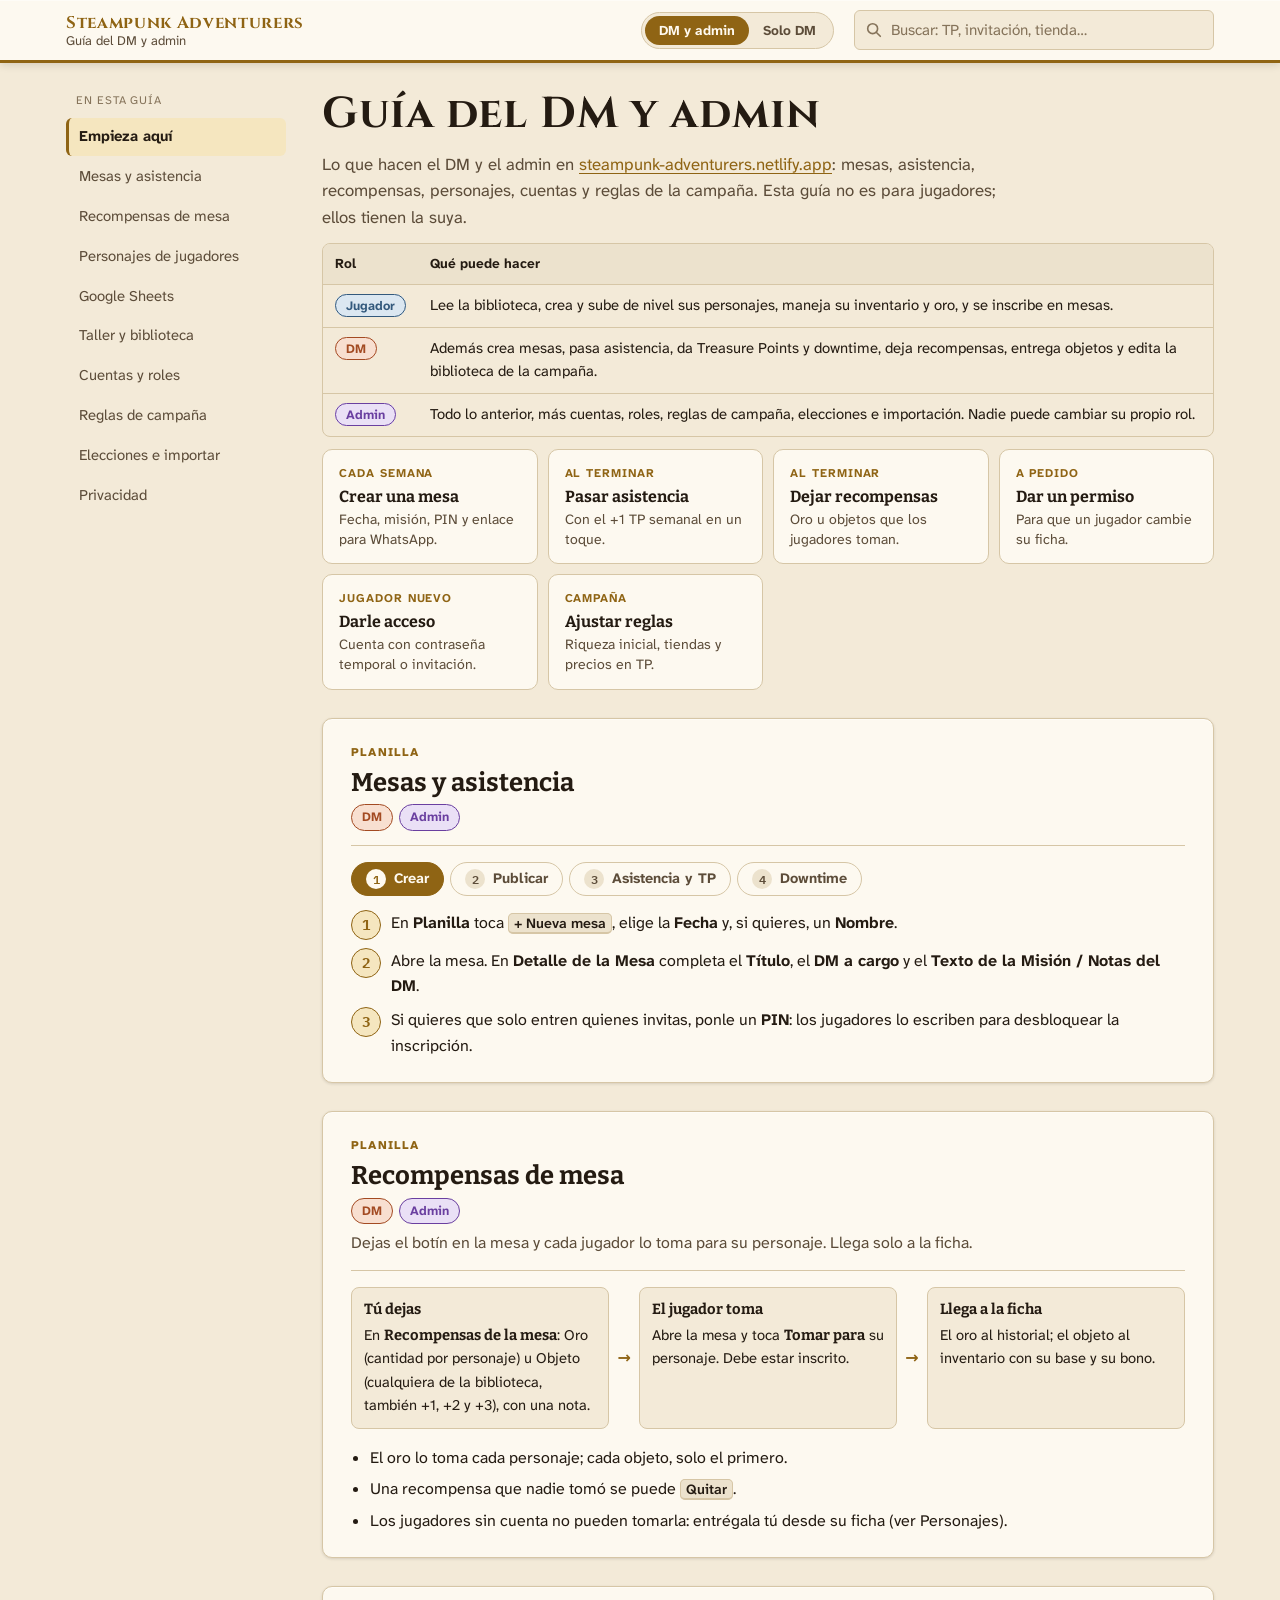
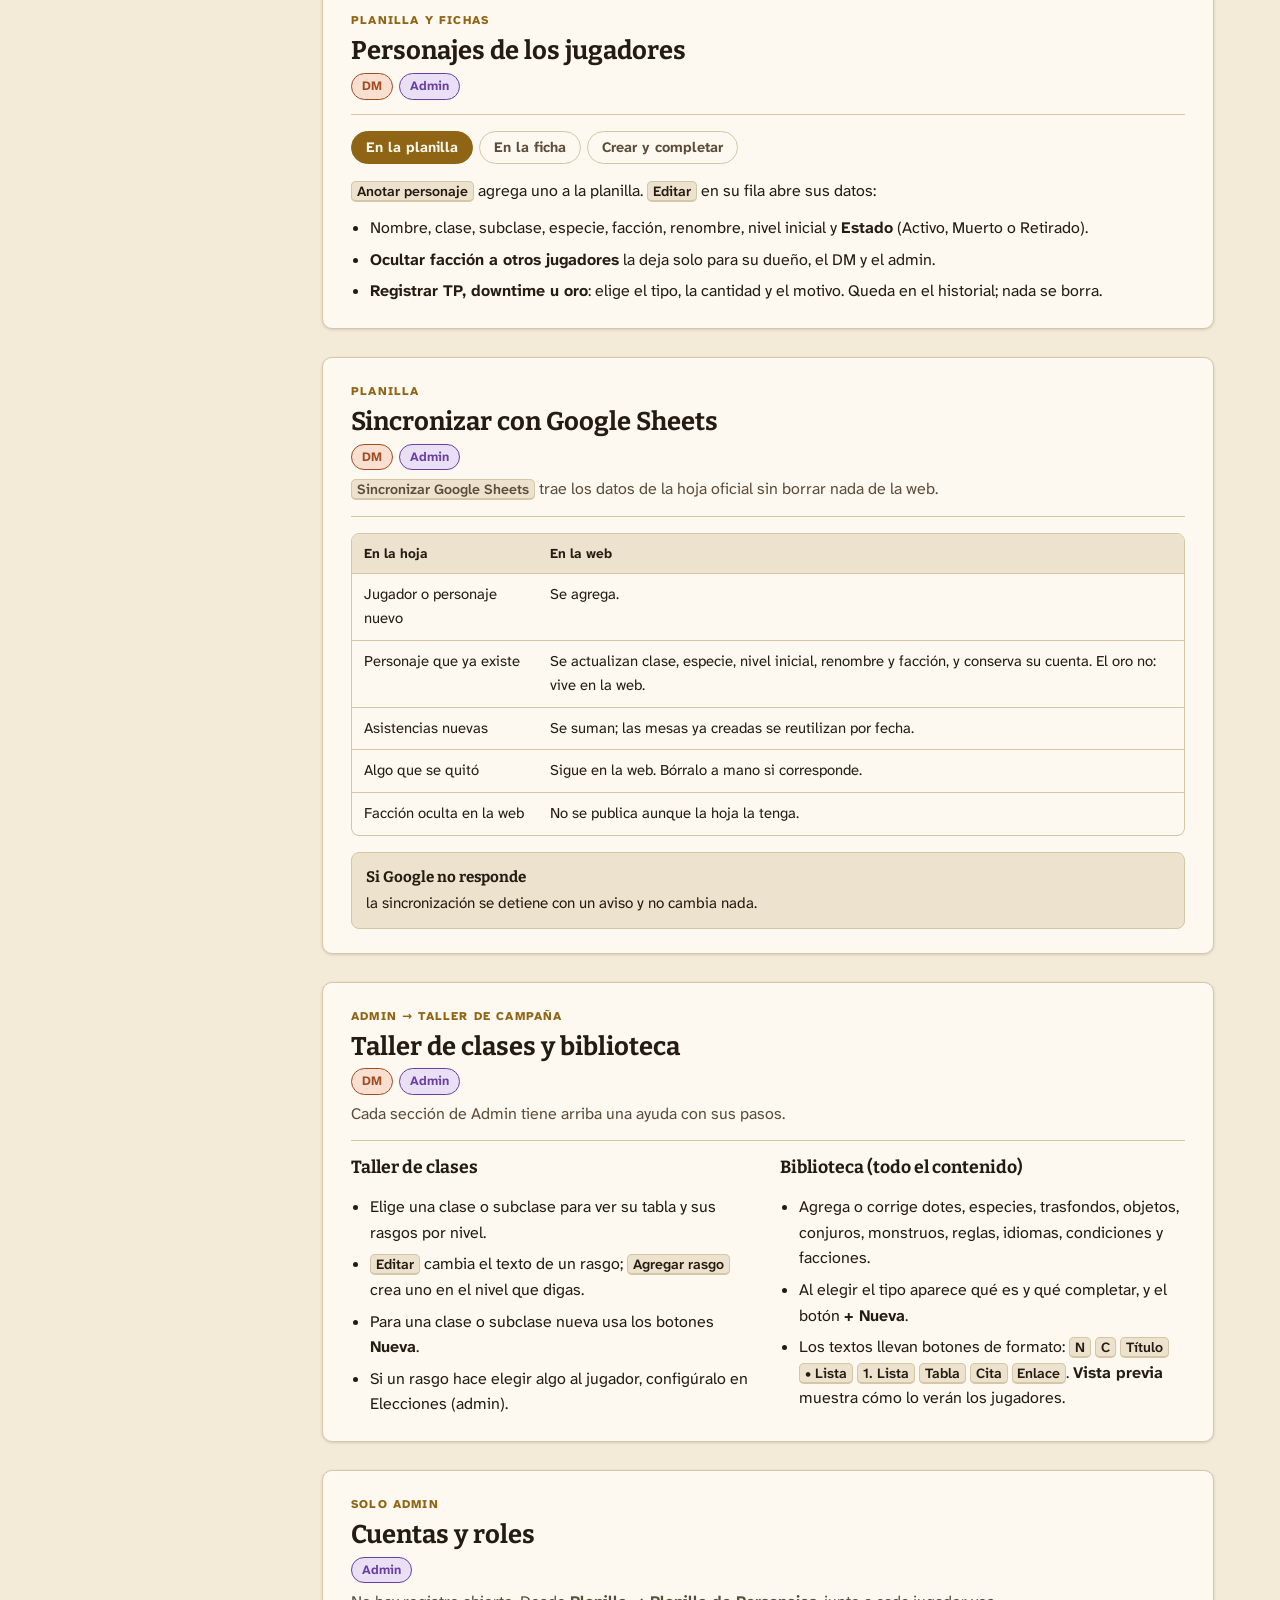
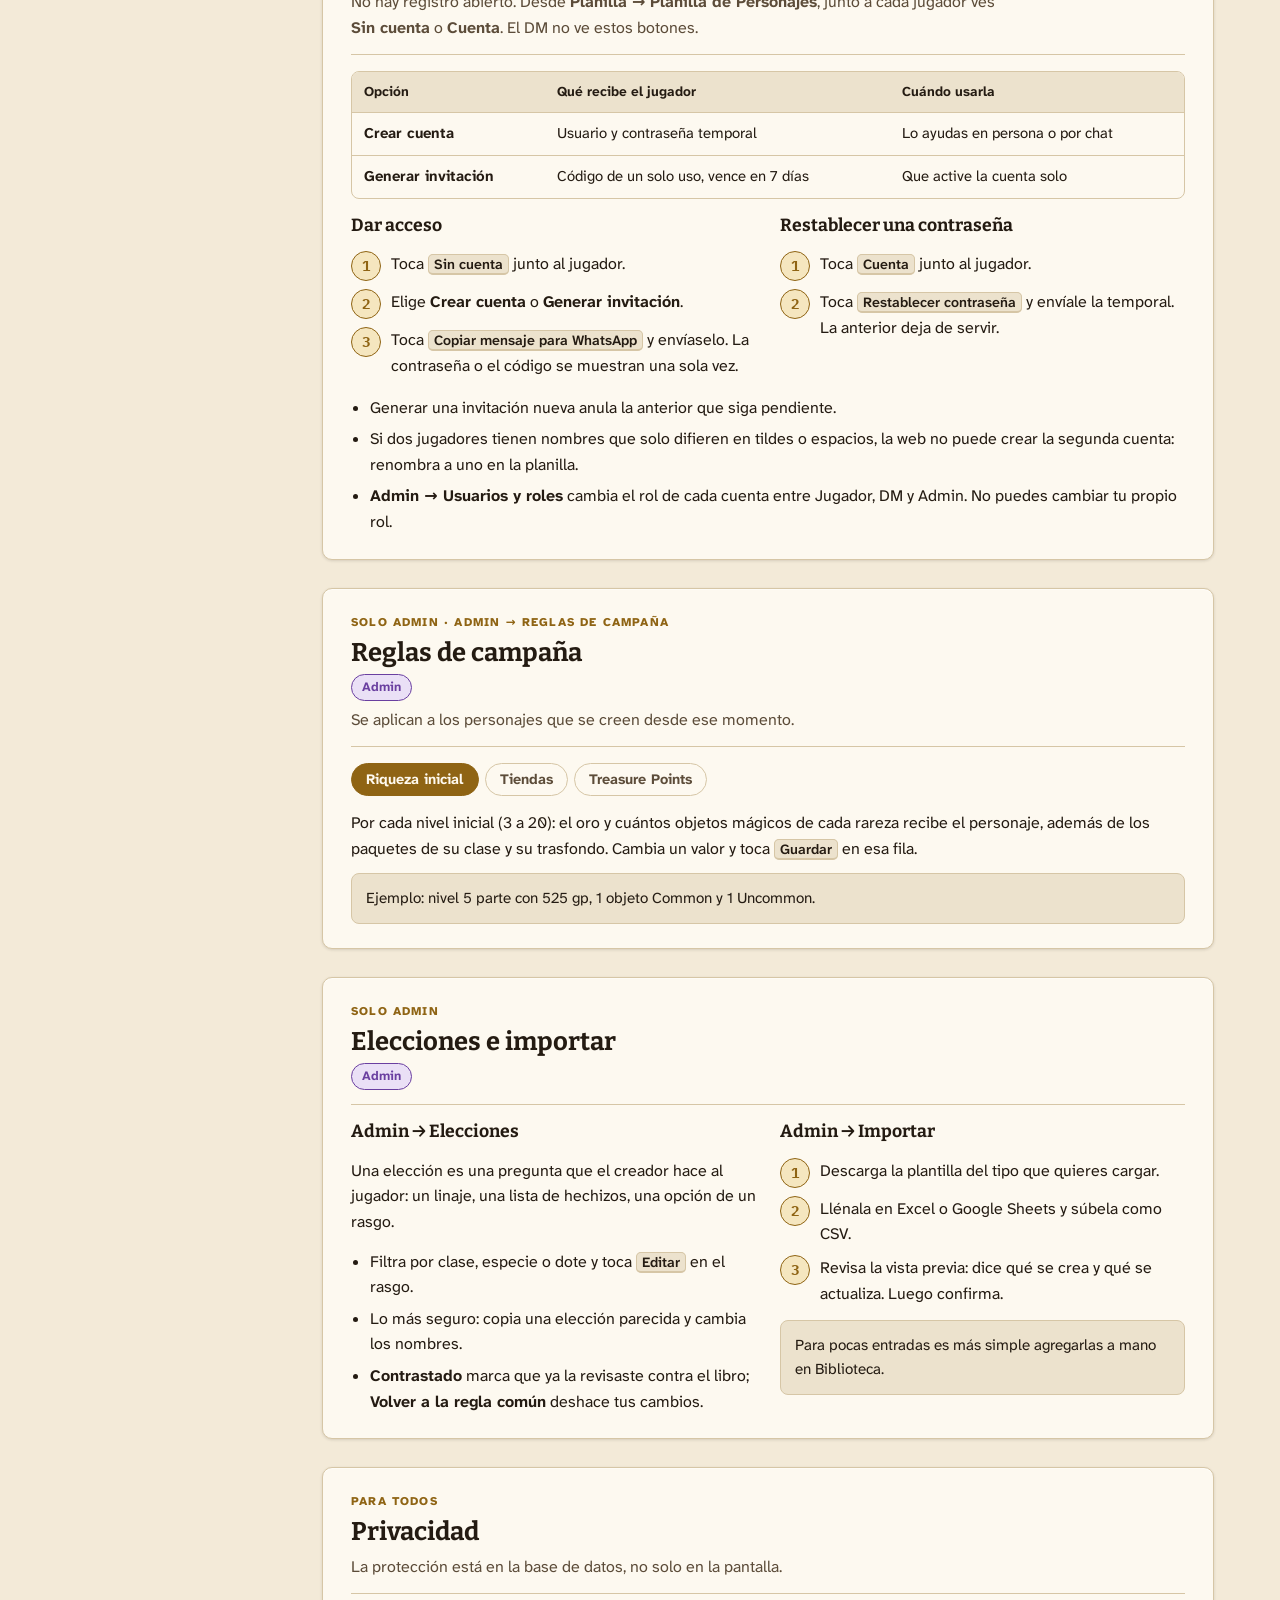
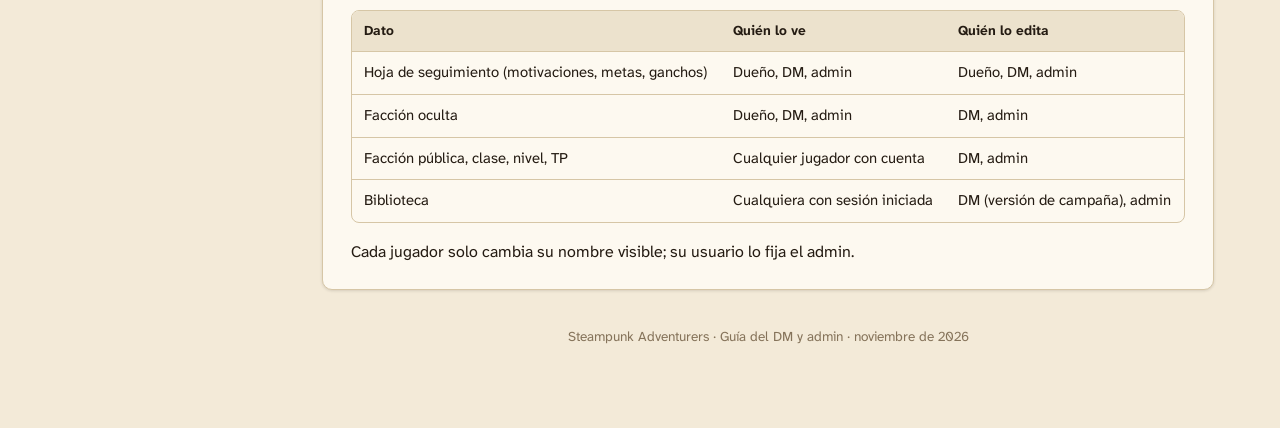
==== dm-admin/index.html @ dcace5d3 "Guías del jugador y del DM y admin Co-Authored-By: Claude Opus 5.5 <noreply@anthropic.com>" ====
<!doctype html>
<html lang="es">
<head>
<meta charset="utf-8">
<meta name="robots" content="noindex, nofollow">
<meta name="viewport" content="width=device-width, initial-scale=1, viewport-fit=cover">
<title>Guía del DM y admin · Steampunk Adventurers</title>
<link rel="preconnect" href="https://fonts.googleapis.com">
<link rel="stylesheet" href="https://fonts.googleapis.com/css2?family=Atkinson+Hyperlegible+Next:ital,wght@0,400;0,600;0,700;0,800;1,400&family=Bitter:wght@600;700&family=Cinzel:wght@700&family=IBM+Plex+Mono:wght@400;600&display=swap">
<link rel="stylesheet" href="styles.css">
</head>
<body>
<header class="top">
  <div class="top-inner">
    <div class="brand"><b>Steampunk Adventurers</b><span>Guía del DM y admin</span></div>
    <div class="roles" role="group" aria-label="Mostrar funciones de">
      <button type="button" id="r-all" aria-pressed="true">DM y admin</button>
      <button type="button" id="r-dm" aria-pressed="false">Solo DM</button>
    </div>
    <label class="search" for="buscar">
      <svg viewBox="0 0 20 20" fill="none" stroke="currentColor" stroke-width="1.8" aria-hidden="true"><circle cx="8.5" cy="8.5" r="5.5"/><path d="m13 13 4 4" stroke-linecap="round"/></svg>
      <input id="buscar" type="search" placeholder="Buscar: TP, invitación, tienda…" aria-label="Buscar en la guía">
    </label>
  </div>
</header>

<div class="page">
  <nav class="toc" aria-label="Secciones">
    <small>En esta guía</small>
    <a href="#empezar">Empieza aquí</a>
    <a href="#mesas">Mesas y asistencia</a>
    <a href="#recompensas">Recompensas de mesa</a>
    <a href="#personajes">Personajes de jugadores</a>
    <a href="#sheets">Google Sheets</a>
    <a href="#taller">Taller y biblioteca</a>
    <a href="#cuentas" data-role="admin">Cuentas y roles</a>
    <a href="#reglas" data-role="admin">Reglas de campaña</a>
    <a href="#elecciones" data-role="admin">Elecciones e importar</a>
    <a href="#privacidad">Privacidad</a>
  </nav>

  <main>
    <section class="intro" id="empezar">
      <h1>Guía del DM y admin</h1>
      <p>Lo que hacen el DM y el admin en <a href="https://steampunk-adventurers.netlify.app">steampunk-adventurers.netlify.app</a>: mesas, asistencia, recompensas, personajes, cuentas y reglas de la campaña. Esta guía no es para jugadores; ellos tienen la suya.</p>
      <div class="table-wrap"><table>
        <thead><tr><th>Rol</th><th>Qué puede hacer</th></tr></thead>
        <tbody>
          <tr><td><span class="pill steel">Jugador</span></td><td>Lee la biblioteca, crea y sube de nivel sus personajes, maneja su inventario y oro, y se inscribe en mesas.</td></tr>
          <tr><td><span class="pill copper">DM</span></td><td>Además crea mesas, pasa asistencia, da Treasure Points y downtime, deja recompensas, entrega objetos y edita la biblioteca de la campaña.</td></tr>
          <tr><td><span class="pill aether">Admin</span></td><td>Todo lo anterior, más cuentas, roles, reglas de campaña, elecciones e importación. Nadie puede cambiar su propio rol.</td></tr>
        </tbody>
      </table></div>
      <div class="tasks">
        <a class="task" href="#mesas"><i>Cada semana</i><b>Crear una mesa</b><span>Fecha, misión, PIN y enlace para WhatsApp.</span></a>
        <a class="task" href="#mesas"><i>Al terminar</i><b>Pasar asistencia</b><span>Con el +1 TP semanal en un toque.</span></a>
        <a class="task" href="#recompensas"><i>Al terminar</i><b>Dejar recompensas</b><span>Oro u objetos que los jugadores toman.</span></a>
        <a class="task" href="#personajes"><i>A pedido</i><b>Dar un permiso</b><span>Para que un jugador cambie su ficha.</span></a>
        <a class="task" href="#cuentas" data-role="admin"><i>Jugador nuevo</i><b>Darle acceso</b><span>Cuenta con contraseña temporal o invitación.</span></a>
        <a class="task" href="#reglas" data-role="admin"><i>Campaña</i><b>Ajustar reglas</b><span>Riqueza inicial, tiendas y precios en TP.</span></a>
      </div>
    </section>

    <section class="plate" id="mesas" data-search>
      <div class="plate-head">
        <span class="eyebrow">Planilla</span>
        <h2>Mesas y asistencia</h2>
        <div class="who"><span class="pill copper">DM</span><span class="pill aether">Admin</span></div>
      </div>
      <div class="tabs">
        <div class="tablist" role="tablist" aria-label="Ciclo de una mesa">
          <button role="tab" id="t-m1" aria-controls="p-m1"><span class="n">1</span>Crear</button>
          <button role="tab" id="t-m2" aria-controls="p-m2"><span class="n">2</span>Publicar</button>
          <button role="tab" id="t-m3" aria-controls="p-m3"><span class="n">3</span>Asistencia y TP</button>
          <button role="tab" id="t-m4" aria-controls="p-m4"><span class="n">4</span>Downtime</button>
        </div>
        <div class="panel" role="tabpanel" id="p-m1" aria-labelledby="t-m1">
          <ol class="steps">
            <li><span>En <b>Planilla</b> toca <span class="ui">+ Nueva mesa</span>, elige la <b>Fecha</b> y, si quieres, un <b>Nombre</b>.</span></li>
            <li><span>Abre la mesa. En <b>Detalle de la Mesa</b> completa el <b>Título</b>, el <b>DM a cargo</b> y el <b>Texto de la Misión / Notas del DM</b>.</span></li>
            <li><span>Si quieres que solo entren quienes invitas, ponle un <b>PIN</b>: los jugadores lo escriben para desbloquear la inscripción.</span></li>
          </ol>
        </div>
        <div class="panel" role="tabpanel" id="p-m2" aria-labelledby="t-m2">
          <p>En la mesa, <b>Compartir mesa y Código QR</b> te da <span class="ui">Copiar para WhatsApp</span>, <span class="ui">Copiar enlace</span> y <span class="ui">Mostrar QR</span>. Los jugadores la ven en <b>Tablón de Misiones</b> y se inscriben con su personaje.</p>
          <p>También puedes inscribirlos tú con <b>Añadir aventurero a la mesa</b>, o quitar a alguien con el botón de su fila.</p>
        </div>
        <div class="panel" role="tabpanel" id="p-m3" aria-labelledby="t-m3">
          <ul class="bullets">
            <li><b>En la mesa:</b> marca <b>Asistió</b> en cada aventurero. El botón de TP semanal da 1 TP a cada asistente.</li>
            <li><b>Rápido:</b> <span class="ui">Pasar asistencia</span> elige la mesa, marca a los presentes y, con la casilla <b>Otorgar automáticamente +1 TP semanal</b>, da el TP en el mismo paso.</li>
            <li><b>En la Matriz de Asistencia:</b> toca una celda para marcar o desmarcar. El botón de cada semana da 1 TP a todos los que jugaron esa semana, una sola vez.</li>
          </ul>
          <div class="note tip"><b>Una vez por semana</b>El TP semanal no se duplica aunque toques el botón otra vez.</div>
        </div>
        <div class="panel" role="tabpanel" id="p-m4" aria-labelledby="t-m4">
          <p>Desde la mesa, registra los <b>Días de downtime</b> para los participantes marcados como presentes. Si nadie está marcado, la ventana te lo avisa.</p>
          <div class="note warn"><b>Eliminar una mesa</b>borra la mesa definitivamente y pide confirmación. Úsalo solo para mesas creadas por error.</div>
        </div>
      </div>
    </section>

    <section class="plate" id="recompensas" data-search>
      <div class="plate-head">
        <span class="eyebrow">Planilla</span>
        <h2>Recompensas de mesa</h2>
        <div class="who"><span class="pill copper">DM</span><span class="pill aether">Admin</span></div>
        <p class="lead">Dejas el botín en la mesa y cada jugador lo toma para su personaje. Llega solo a la ficha.</p>
      </div>
      <div class="flow" aria-label="Cómo llega una recompensa">
        <div><b>Tú dejas</b><span>En <b>Recompensas de la mesa</b>: Oro (cantidad por personaje) u Objeto (cualquiera de la biblioteca, también +1, +2 y +3), con una nota.</span></div>
        <span aria-hidden="true">→</span>
        <div><b>El jugador toma</b><span>Abre la mesa y toca <b>Tomar para</b> su personaje. Debe estar inscrito.</span></div>
        <span aria-hidden="true">→</span>
        <div><b>Llega a la ficha</b><span>El oro al historial; el objeto al inventario con su base y su bono.</span></div>
      </div>
      <ul class="bullets">
        <li>El oro lo toma cada personaje; cada objeto, solo el primero.</li>
        <li>Una recompensa que nadie tomó se puede <span class="ui">Quitar</span>.</li>
        <li>Los jugadores sin cuenta no pueden tomarla: entrégala tú desde su ficha (ver Personajes).</li>
      </ul>
    </section>

    <section class="plate" id="personajes" data-search>
      <div class="plate-head">
        <span class="eyebrow">Planilla y fichas</span>
        <h2>Personajes de los jugadores</h2>
        <div class="who"><span class="pill copper">DM</span><span class="pill aether">Admin</span></div>
      </div>
      <div class="tabs">
        <div class="tablist" role="tablist" aria-label="Herramientas de personajes">
          <button role="tab" id="t-p1" aria-controls="p-p1">En la planilla</button>
          <button role="tab" id="t-p2" aria-controls="p-p2">En la ficha</button>
          <button role="tab" id="t-p3" aria-controls="p-p3">Crear y completar</button>
        </div>
        <div class="panel" role="tabpanel" id="p-p1" aria-labelledby="t-p1">
          <p><span class="ui">Anotar personaje</span> agrega uno a la planilla. <span class="ui">Editar</span> en su fila abre sus datos:</p>
          <ul class="bullets">
            <li>Nombre, clase, subclase, especie, facción, renombre, nivel inicial y <b>Estado</b> (Activo, Muerto o Retirado).</li>
            <li><b>Ocultar facción a otros jugadores</b> la deja solo para su dueño, el DM y el admin.</li>
            <li><b>Registrar TP, downtime u oro</b>: elige el tipo, la cantidad y el motivo. Queda en el historial; nada se borra.</li>
          </ul>
        </div>
        <div class="panel" role="tabpanel" id="p-p2" aria-labelledby="t-p2">
          <p>En la ficha de cualquier personaje ves <b>Herramientas del DM</b> (la pestaña <b>DM</b> en el celular):</p>
          <div class="table-wrap"><table>
            <thead><tr><th>Herramienta</th><th>Para qué</th></tr></thead>
            <tbody>
              <tr><td><b>Permisos de edición</b></td><td>Deja que el jugador cambie características, especie y trasfondo, rehaga un nivel o haga un cambio de clase narrativo. Lo usa una vez; puedes revocarlo antes.</td></tr>
              <tr><td><b>Ajustes de características</b></td><td>Aumentos permanentes, como un Manual of Bodily Health o una bendición. Cuentan como valor base para multiclase y requisitos.</td></tr>
              <tr><td><b>Entregar objeto</b></td><td>Busca en la biblioteca (también versiones +1, +2 y +3) y agrégalo como botín o recompensa.</td></tr>
              <tr><td><b>Movimiento de oro</b></td><td>Suma o resta oro con un motivo. Un movimiento se puede anular, no borrar.</td></tr>
            </tbody>
          </table></div>
        </div>
        <div class="panel" role="tabpanel" id="p-p3" aria-labelledby="t-p3">
          <ul class="bullets">
            <li><b>Crear para otro jugador:</b> en el asistente aparece <b>Jugador (DM)</b>; elige para quién es. El DM puede crear hasta nivel 20.</li>
            <li><b>Ficha sin completar:</b> los personajes de la planilla anteriores al asistente. Su dueño toca <span class="ui">Completar ficha</span>, elige las decisiones de sus niveles y, una sola vez, registra su equipo y compra con el oro que ya tiene.</li>
            <li>La asistencia rápida solo lista personajes que juegan la campaña; los borradores no aparecen.</li>
          </ul>
        </div>
      </div>
    </section>

    <section class="plate" id="sheets" data-search>
      <div class="plate-head">
        <span class="eyebrow">Planilla</span>
        <h2>Sincronizar con Google Sheets</h2>
        <div class="who"><span class="pill copper">DM</span><span class="pill aether">Admin</span></div>
        <p class="lead"><span class="ui">Sincronizar Google Sheets</span> trae los datos de la hoja oficial sin borrar nada de la web.</p>
      </div>
      <div class="table-wrap"><table>
        <thead><tr><th>En la hoja</th><th>En la web</th></tr></thead>
        <tbody>
          <tr><td>Jugador o personaje nuevo</td><td>Se agrega.</td></tr>
          <tr><td>Personaje que ya existe</td><td>Se actualizan clase, especie, nivel inicial, renombre y facción, y conserva su cuenta. El oro no: vive en la web.</td></tr>
          <tr><td>Asistencias nuevas</td><td>Se suman; las mesas ya creadas se reutilizan por fecha.</td></tr>
          <tr><td>Algo que se quitó</td><td>Sigue en la web. Bórralo a mano si corresponde.</td></tr>
          <tr><td>Facción oculta en la web</td><td>No se publica aunque la hoja la tenga.</td></tr>
        </tbody>
      </table></div>
      <div class="note"><b>Si Google no responde</b>la sincronización se detiene con un aviso y no cambia nada.</div>
    </section>

    <section class="plate" id="taller" data-search>
      <div class="plate-head">
        <span class="eyebrow">Admin → Taller de campaña</span>
        <h2>Taller de clases y biblioteca</h2>
        <div class="who"><span class="pill copper">DM</span><span class="pill aether">Admin</span></div>
        <p class="lead">Cada sección de Admin tiene arriba una ayuda con sus pasos.</p>
      </div>
      <div class="cols" style="grid-template-columns:minmax(0,1fr) minmax(0,1fr)">
        <div>
          <h3>Taller de clases</h3>
          <ul class="bullets">
            <li>Elige una clase o subclase para ver su tabla y sus rasgos por nivel.</li>
            <li><span class="ui">Editar</span> cambia el texto de un rasgo; <span class="ui">Agregar rasgo</span> crea uno en el nivel que digas.</li>
            <li>Para una clase o subclase nueva usa los botones <b>Nueva</b>.</li>
            <li>Si un rasgo hace elegir algo al jugador, configúralo en Elecciones (admin).</li>
          </ul>
        </div>
        <div>
          <h3>Biblioteca (todo el contenido)</h3>
          <ul class="bullets">
            <li>Agrega o corrige dotes, especies, trasfondos, objetos, conjuros, monstruos, reglas, idiomas, condiciones y facciones.</li>
            <li>Al elegir el tipo aparece qué es y qué completar, y el botón <b>+ Nueva</b>.</li>
            <li>Los textos llevan botones de formato: <span class="ui">N</span> <span class="ui">C</span> <span class="ui">Título</span> <span class="ui">• Lista</span> <span class="ui">1. Lista</span> <span class="ui">Tabla</span> <span class="ui">Cita</span> <span class="ui">Enlace</span>. <b>Vista previa</b> muestra cómo lo verán los jugadores.</li>
          </ul>
        </div>
      </div>
    </section>

    <section class="plate" id="cuentas" data-search data-role="admin">
      <div class="plate-head">
        <span class="eyebrow">Solo admin</span>
        <h2>Cuentas y roles</h2>
        <div class="who"><span class="pill aether">Admin</span></div>
        <p class="lead">No hay registro abierto. Desde <b>Planilla → Planilla de Personajes</b>, junto a cada jugador ves <b>Sin cuenta</b> o <b>Cuenta</b>. El DM no ve estos botones.</p>
      </div>
      <div class="table-wrap"><table>
        <thead><tr><th>Opción</th><th>Qué recibe el jugador</th><th>Cuándo usarla</th></tr></thead>
        <tbody>
          <tr><td><b>Crear cuenta</b></td><td>Usuario y contraseña temporal</td><td>Lo ayudas en persona o por chat</td></tr>
          <tr><td><b>Generar invitación</b></td><td>Código de un solo uso, vence en 7 días</td><td>Que active la cuenta solo</td></tr>
        </tbody>
      </table></div>
      <div class="cols" style="grid-template-columns:minmax(0,1fr) minmax(0,1fr)">
        <div>
          <h3>Dar acceso</h3>
          <ol class="steps">
            <li><span>Toca <span class="ui">Sin cuenta</span> junto al jugador.</span></li>
            <li><span>Elige <b>Crear cuenta</b> o <b>Generar invitación</b>.</span></li>
            <li><span>Toca <span class="ui">Copiar mensaje para WhatsApp</span> y envíaselo. La contraseña o el código se muestran una sola vez.</span></li>
          </ol>
        </div>
        <div>
          <h3>Restablecer una contraseña</h3>
          <ol class="steps">
            <li><span>Toca <span class="ui">Cuenta</span> junto al jugador.</span></li>
            <li><span>Toca <span class="ui">Restablecer contraseña</span> y envíale la temporal. La anterior deja de servir.</span></li>
          </ol>
        </div>
      </div>
      <ul class="bullets">
        <li>Generar una invitación nueva anula la anterior que siga pendiente.</li>
        <li>Si dos jugadores tienen nombres que solo difieren en tildes o espacios, la web no puede crear la segunda cuenta: renombra a uno en la planilla.</li>
        <li><b>Admin → Usuarios y roles</b> cambia el rol de cada cuenta entre Jugador, DM y Admin. No puedes cambiar tu propio rol.</li>
      </ul>
    </section>

    <section class="plate" id="reglas" data-search data-role="admin">
      <div class="plate-head">
        <span class="eyebrow">Solo admin · Admin → Reglas de campaña</span>
        <h2>Reglas de campaña</h2>
        <div class="who"><span class="pill aether">Admin</span></div>
        <p class="lead">Se aplican a los personajes que se creen desde ese momento.</p>
      </div>
      <div class="tabs">
        <div class="tablist" role="tablist" aria-label="Reglas">
          <button role="tab" id="t-r1" aria-controls="p-r1">Riqueza inicial</button>
          <button role="tab" id="t-r2" aria-controls="p-r2">Tiendas</button>
          <button role="tab" id="t-r3" aria-controls="p-r3">Treasure Points</button>
        </div>
        <div class="panel" role="tabpanel" id="p-r1" aria-labelledby="t-r1">
          <p>Por cada nivel inicial (3 a 20): el oro y cuántos objetos mágicos de cada rareza recibe el personaje, además de los paquetes de su clase y su trasfondo. Cambia un valor y toca <span class="ui">Guardar</span> en esa fila.</p>
          <p class="note">Ejemplo: nivel 5 parte con 525 gp, 1 objeto Common y 1 Uncommon.</p>
        </div>
        <div class="panel" role="tabpanel" id="p-r2" aria-labelledby="t-r2">
          <ul class="bullets">
            <li>Crea una tienda, agrégale objetos de la biblioteca y fija su precio.</li>
            <li>Lo que escribas en <b>Reglas de la tienda</b> lo ven los jugadores.</li>
            <li>Puedes ocultar un objeto sin borrarlo.</li>
            <li><b>Es un servicio</b> (como Servicios de conjuro) la saca de la tienda del creador.</li>
            <li>Los objetos mágicos gratis al crear un personaje salen de estas tiendas: un objeto que no está en ninguna no se puede elegir.</li>
          </ul>
        </div>
        <div class="panel" role="tabpanel" id="p-r3" aria-labelledby="t-r3">
          <p>El precio en TP de cada rareza y desde qué tier se puede comprar. Una rareza desactivada (hoy, Common) no se compra con TP.</p>
        </div>
      </div>
    </section>

    <section class="plate" id="elecciones" data-search data-role="admin">
      <div class="plate-head">
        <span class="eyebrow">Solo admin</span>
        <h2>Elecciones e importar</h2>
        <div class="who"><span class="pill aether">Admin</span></div>
      </div>
      <div class="cols" style="grid-template-columns:minmax(0,1fr) minmax(0,1fr)">
        <div>
          <h3>Admin → Elecciones</h3>
          <p>Una elección es una pregunta que el creador hace al jugador: un linaje, una lista de hechizos, una opción de un rasgo.</p>
          <ul class="bullets">
            <li>Filtra por clase, especie o dote y toca <span class="ui">Editar</span> en el rasgo.</li>
            <li>Lo más seguro: copia una elección parecida y cambia los nombres.</li>
            <li><b>Contrastado</b> marca que ya la revisaste contra el libro; <b>Volver a la regla común</b> deshace tus cambios.</li>
          </ul>
        </div>
        <div>
          <h3>Admin → Importar</h3>
          <ol class="steps">
            <li><span>Descarga la plantilla del tipo que quieres cargar.</span></li>
            <li><span>Llénala en Excel o Google Sheets y súbela como CSV.</span></li>
            <li><span>Revisa la vista previa: dice qué se crea y qué se actualiza. Luego confirma.</span></li>
          </ol>
          <p class="note">Para pocas entradas es más simple agregarlas a mano en Biblioteca.</p>
        </div>
      </div>
    </section>

    <section class="plate" id="privacidad" data-search>
      <div class="plate-head">
        <span class="eyebrow">Para todos</span>
        <h2>Privacidad</h2>
        <p class="lead">La protección está en la base de datos, no solo en la pantalla.</p>
      </div>
      <div class="table-wrap"><table>
        <thead><tr><th>Dato</th><th>Quién lo ve</th><th>Quién lo edita</th></tr></thead>
        <tbody>
          <tr><td>Hoja de seguimiento (motivaciones, metas, ganchos)</td><td>Dueño, DM, admin</td><td>Dueño, DM, admin</td></tr>
          <tr><td>Facción oculta</td><td>Dueño, DM, admin</td><td>DM, admin</td></tr>
          <tr><td>Facción pública, clase, nivel, TP</td><td>Cualquier jugador con cuenta</td><td>DM, admin</td></tr>
          <tr><td>Biblioteca</td><td>Cualquiera con sesión iniciada</td><td>DM (versión de campaña), admin</td></tr>
        </tbody>
      </table></div>
      <p>Cada jugador solo cambia su nombre visible; su usuario lo fija el admin.</p>
    </section>

    <p class="empty">No encontré eso en la guía. Prueba con otra palabra, como “TP”, “mesa” o “invitación”.</p>
    <footer class="foot">Steampunk Adventurers · Guía del DM y admin · noviembre de 2026</footer>
  </main>
</div>

<dialog class="zoom" aria-label="Captura ampliada"><img src="" alt=""><form method="dialog"><button>Cerrar</button></form></dialog>
<script src="app.js"></script>

</body>
</html>
---- dm-admin/styles.css ----
[hidden] { display: none !important; }
img { max-width: 100%; }

/* Layout: a brass nameplate header, a sticky index of sections beside the reading column
   (chips on top on a phone), each section a parchment plate. Tokens mirror the web app. */
:root {
  --canvas: #f3ead8;
  --surface: #fdf9f0;
  --sunken: #ece2cd;
  --line: #d6c6a6;
  --line-strong: #a08755;
  --ink: #241b12;
  --muted: #5c4c39;
  --faint: #85735a;
  --brass: #8f6414;
  --brass-soft: #f5e6bf;
  --on-brass: #fffaf0;
  --copper: #a34a22;
  --copper-soft: #f8dfd0;
  --verdigris: #1f7566;
  --verdigris-soft: #d3efe8;
  --oxblood: #9a2727;
  --oxblood-soft: #f9dcd9;
  --steel: #33597c;
  --steel-soft: #dbe7f1;
  --aether: #6a3fa0;
  --aether-soft: #eae0f6;
  --focus: #c8901f;
  --shadow: rgb(36 27 18 / 0.14);
  --plate-light: rgb(255 255 255 / 0.5);
  --font-brand: 'Cinzel', Georgia, serif;
  --font-display: 'Bitter', Georgia, serif;
  --font-body: 'Atkinson Hyperlegible Next', system-ui, sans-serif;
  --font-mono: 'IBM Plex Mono', ui-monospace, monospace;
}
@media (prefers-color-scheme: dark) {
  :root:not([data-theme='light']) {
    --canvas: #10151b; --surface: #1a212b; --sunken: #131920; --line: #2f3a47; --line-strong: #4d5c6e;
    --ink: #eef2f6; --muted: #b2bdca; --faint: #84909f;
    --brass: #e8b64c; --brass-soft: #3a2e10; --on-brass: #1a1305;
    --copper: #f0a070; --copper-soft: #3a2418; --verdigris: #5cc9b0; --verdigris-soft: #12332d;
    --oxblood: #f08a80; --oxblood-soft: #3f1d1e; --steel: #8fbbe6; --steel-soft: #1b2d40;
    --aether: #bfa2f2; --aether-soft: #2b2146; --focus: #f3c86b;
    --shadow: rgb(0 0 0 / 0.45); --plate-light: rgb(255 255 255 / 0.05);
    color-scheme: dark;
  }
}
:root[data-theme='dark'] {
  --canvas: #10151b; --surface: #1a212b; --sunken: #131920; --line: #2f3a47; --line-strong: #4d5c6e;
  --ink: #eef2f6; --muted: #b2bdca; --faint: #84909f;
  --brass: #e8b64c; --brass-soft: #3a2e10; --on-brass: #1a1305;
  --copper: #f0a070; --copper-soft: #3a2418; --verdigris: #5cc9b0; --verdigris-soft: #12332d;
  --oxblood: #f08a80; --oxblood-soft: #3f1d1e; --steel: #8fbbe6; --steel-soft: #1b2d40;
  --aether: #bfa2f2; --aether-soft: #2b2146; --focus: #f3c86b;
  --shadow: rgb(0 0 0 / 0.45); --plate-light: rgb(255 255 255 / 0.05);
  color-scheme: dark;
}

* { box-sizing: border-box; }
html { scroll-behavior: smooth; scroll-padding-top: 76px; }
@media (prefers-reduced-motion: reduce) { html { scroll-behavior: auto; } * { transition: none !important; } }
body {
  margin: 0;
  background: var(--canvas);
  color: var(--ink);
  font: 16px/1.6 var(--font-body);
  -webkit-font-smoothing: antialiased;
}
body::before {
  content: ''; position: fixed; inset: 0 0 auto; height: env(safe-area-inset-top, 0px);
  z-index: 30; background: var(--surface);
}
h1, h2, h3 { text-wrap: balance; margin: 0; }
h2 { font: 700 1.6rem/1.2 var(--font-display); }
h3 { font: 700 1.1rem/1.3 var(--font-display); }
p { margin: 0; }
strong { font-weight: 800; }
a { color: var(--brass); text-underline-offset: 3px; }
:focus-visible { outline: 2px solid var(--focus); outline-offset: 2px; border-radius: 4px; }
kbd, .ui {
  font: 600 0.88em var(--font-body);
  background: var(--sunken); border: 1px solid var(--line); border-bottom-width: 2px;
  border-radius: 5px; padding: 0 0.35em; white-space: nowrap;
}
code { font-family: var(--font-mono); font-size: 0.9em; }

/* Header nameplate */
.top {
  position: sticky; top: env(safe-area-inset-top, 0px); z-index: 20;
  background: var(--surface); border-bottom: 3px solid var(--brass);
  box-shadow: 0 1px 0 var(--plate-light) inset, 0 2px 8px var(--shadow);
}
.top-inner {
  max-width: 1180px; margin: 0 auto;
  padding-block: 10px;
  padding-left: max(16px, env(safe-area-inset-left, 0px));
  padding-right: max(16px, env(safe-area-inset-right, 0px));
  display: flex; align-items: center; gap: 12px 20px; flex-wrap: wrap;
}
.brand { display: flex; flex-direction: column; line-height: 1.1; margin-right: auto; }
.brand b { font: 700 1.05rem var(--font-brand); letter-spacing: 0.04em; color: var(--brass); }
.brand span { font-size: 0.82rem; color: var(--muted); }
.search { position: relative; flex: 1 1 240px; max-width: 360px; }
.search input {
  width: 100%; height: 40px; border-radius: 6px; border: 1px solid var(--line);
  background: var(--canvas); color: var(--ink); font: inherit; font-size: 0.95rem;
  padding: 0 12px 0 36px;
}
.search input::placeholder { color: var(--faint); }
.search svg { position: absolute; left: 11px; top: 11px; width: 18px; height: 18px; color: var(--faint); }

/* Page grid */
.page {
  max-width: 1180px; margin: 0 auto;
  padding-block: 28px 80px;
  padding-left: max(16px, env(safe-area-inset-left, 0px));
  padding-right: max(16px, env(safe-area-inset-right, 0px));
  display: grid; grid-template-columns: 220px minmax(0, 1fr); gap: 36px;
}
.toc { position: sticky; top: 92px; align-self: start; display: flex; flex-direction: column; gap: 2px; }
.toc small { font-size: 0.72rem; letter-spacing: 0.08em; text-transform: uppercase; color: var(--faint); padding: 0 10px 6px; }
.toc a {
  display: block; padding: 7px 10px; border-radius: 6px; text-decoration: none;
  color: var(--muted); font-size: 0.93rem; border-left: 3px solid transparent;
}
.toc a:hover { background: var(--sunken); color: var(--ink); }
.toc a.on { background: var(--brass-soft); color: var(--ink); border-left-color: var(--brass); font-weight: 700; }
main { display: flex; flex-direction: column; gap: 28px; min-width: 0; }

@media (max-width: 860px) {
  html { scroll-padding-top: 128px; }
  .page { grid-template-columns: minmax(0, 1fr); gap: 18px; padding-top: 16px; }
  .toc {
    position: sticky; top: calc(env(safe-area-inset-top, 0px) + 62px); z-index: 10;
    flex-direction: row; overflow-x: auto; gap: 6px; padding: 8px 0;
    background: var(--canvas); scrollbar-width: none;
  }
  .toc::-webkit-scrollbar { display: none; }
  .toc small { display: none; }
  .toc a { white-space: nowrap; border: 1px solid var(--line); border-left-width: 1px; background: var(--surface); font-size: 0.85rem; }
  .toc a.on { border-color: var(--brass); }
}

/* Intro */
.intro { display: flex; flex-direction: column; gap: 12px; }
.intro h1 { font: 700 clamp(1.9rem, 5vw, 2.7rem)/1.1 var(--font-brand); letter-spacing: 0.02em; }
.intro p { color: var(--muted); max-width: 62ch; font-size: 1.05rem; }
.badge-row { display: flex; flex-wrap: wrap; gap: 8px; }
.pill {
  font-size: 0.8rem; font-weight: 700; border-radius: 999px; padding: 2px 10px;
  border: 1px solid currentColor;
}
.pill.steel { color: var(--steel); background: var(--steel-soft); }
.pill.verdigris { color: var(--verdigris); background: var(--verdigris-soft); }
.pill.copper { color: var(--copper); background: var(--copper-soft); }
.pill.oxblood { color: var(--oxblood); background: var(--oxblood-soft); }
.pill.aether { color: var(--aether); background: var(--aether-soft); }
.pill.brass { color: var(--brass); background: var(--brass-soft); }

/* Task chooser */
.tasks { display: grid; grid-template-columns: repeat(auto-fill, minmax(200px, 1fr)); gap: 10px; }
.task {
  display: flex; flex-direction: column; gap: 4px; padding: 14px 16px; border-radius: 10px;
  background: var(--surface); border: 1px solid var(--line); text-decoration: none; color: var(--ink);
  transition: border-color 0.15s, transform 0.15s;
}
.task:hover { border-color: var(--brass); transform: translateY(-1px); }
.task b { font: 700 1rem var(--font-display); }
.task span { color: var(--muted); font-size: 0.88rem; line-height: 1.4; }
.task i { font-style: normal; font-size: 0.74rem; letter-spacing: 0.08em; text-transform: uppercase; color: var(--brass); font-weight: 700; }

/* Section plate */
.plate {
  background: var(--surface); border: 1px solid var(--line); border-radius: 10px;
  box-shadow: 0 1px 0 var(--plate-light) inset, 0 1px 3px var(--shadow);
  padding: 24px clamp(16px, 3vw, 28px); display: flex; flex-direction: column; gap: 16px;
}
.plate-head { display: flex; flex-direction: column; gap: 6px; padding-bottom: 14px; border-bottom: 1px solid var(--line); }
.eyebrow { font-size: 0.74rem; letter-spacing: 0.1em; text-transform: uppercase; color: var(--brass); font-weight: 800; }
.lead { color: var(--muted); max-width: 66ch; }
.cols { display: grid; grid-template-columns: minmax(0, 1fr) 250px; gap: 24px; align-items: start; }
.cols > div { min-width: 0; display: flex; flex-direction: column; gap: 14px; }
@media (max-width: 680px) { .cols { grid-template-columns: minmax(0, 1fr); } }

/* Steps */
.steps { list-style: none; margin: 0; padding: 0; counter-reset: s; display: flex; flex-direction: column; gap: 8px; }
.steps li { counter-increment: s; display: grid; grid-template-columns: 30px minmax(0, 1fr); gap: 10px; align-items: start; }
.steps li::before {
  content: counter(s); width: 28px; height: 28px; border-radius: 50%;
  display: grid; place-items: center; font: 700 0.85rem var(--font-mono);
  background: var(--brass-soft); color: var(--brass); border: 1px solid var(--brass);
}
.bullets { margin: 0; padding-left: 1.2rem; display: flex; flex-direction: column; gap: 6px; }
.note {
  border-radius: 8px; padding: 12px 14px; font-size: 0.95rem;
  background: var(--sunken); border: 1px solid var(--line);
}
.note.tip { background: var(--verdigris-soft); border-color: color-mix(in srgb, var(--verdigris) 40%, transparent); }
.note.warn { background: var(--copper-soft); border-color: color-mix(in srgb, var(--copper) 40%, transparent); }
.note b:first-child { display: block; font-family: var(--font-display); margin-bottom: 2px; }

/* Screenshot in a phone frame */
figure.shot { margin: 0; display: flex; flex-direction: column; gap: 6px; align-items: center; }
figure.shot button {
  padding: 6px; border-radius: 22px; border: 1px solid var(--line-strong); background: var(--ink);
  cursor: zoom-in; box-shadow: 0 6px 18px var(--shadow); max-width: 100%;
}
figure.shot img { display: block; width: 100%; max-width: 236px; height: auto; border-radius: 16px; }
figure.shot figcaption { font-size: 0.8rem; color: var(--faint); text-align: center; max-width: 236px; }

/* Tabs (stepper) */
.tabs { display: flex; flex-direction: column; gap: 14px; }
.tablist { display: flex; flex-wrap: wrap; gap: 6px; }
.tablist button {
  font: 700 0.9rem var(--font-body); color: var(--muted); background: var(--surface);
  border: 1px solid var(--line); border-radius: 999px; padding: 6px 14px; cursor: pointer;
  display: inline-flex; align-items: center; gap: 8px;
}
.tablist button .n {
  font: 600 0.75rem var(--font-mono); width: 20px; height: 20px; border-radius: 50%;
  display: grid; place-items: center; background: var(--sunken);
}
.tablist button[aria-selected='true'] { background: var(--brass); color: var(--on-brass); border-color: var(--brass); }
.tablist button[aria-selected='true'] .n { background: var(--on-brass); color: var(--brass); }
.panel { display: flex; flex-direction: column; gap: 12px; }

/* Tables */
.table-wrap { overflow-x: auto; border: 1px solid var(--line); border-radius: 8px; }
table { border-collapse: collapse; width: 100%; font-size: 0.93rem; }
th, td { text-align: left; padding: 9px 12px; border-bottom: 1px solid var(--line); vertical-align: top; }
th { background: var(--sunken); font-weight: 700; font-size: 0.85rem; }
tr:last-child td { border-bottom: 0; }

/* Accordion */
details.qa { border: 1px solid var(--line); border-radius: 8px; background: var(--surface); }
details.qa + details.qa { margin-top: 8px; }
details.qa summary {
  cursor: pointer; padding: 11px 14px; font-weight: 700; list-style: none;
  display: flex; align-items: center; gap: 10px;
}
details.qa summary::-webkit-details-marker { display: none; }
details.qa summary::before {
  content: ''; width: 9px; height: 9px; flex-shrink: 0; border-right: 2px solid var(--brass); border-bottom: 2px solid var(--brass);
  transform: rotate(-45deg); transition: transform 0.15s;
}
details.qa[open] summary::before { transform: rotate(45deg); }
details.qa > div { padding: 0 14px 14px 33px; color: var(--muted); display: flex; flex-direction: column; gap: 8px; }

/* Checklist */
.checks { list-style: none; margin: 0; padding: 0; display: flex; flex-direction: column; gap: 6px; }
.checks label {
  display: flex; gap: 10px; align-items: flex-start; padding: 9px 12px; border-radius: 8px;
  border: 1px solid var(--line); background: var(--canvas); cursor: pointer;
}
.checks input { width: 18px; height: 18px; margin-top: 3px; accent-color: var(--verdigris); flex-shrink: 0; }
.checks input:checked + span { color: var(--faint); text-decoration: line-through; }
.progress { display: flex; align-items: center; gap: 10px; font-size: 0.88rem; color: var(--muted); }
.bar { flex: 1; height: 8px; border-radius: 99px; background: var(--sunken); overflow: hidden; }
.bar i { display: block; height: 100%; width: 0; background: var(--verdigris); transition: width 0.25s; }

/* Search state */
.hit { background: var(--brass-soft); color: inherit; border-radius: 3px; box-shadow: 0 0 0 2px var(--brass-soft); }
.empty { display: none; text-align: center; padding: 32px 16px; color: var(--muted); }
.searching .empty.show { display: block; }

/* Lightbox */
dialog.zoom {
  border: 0; padding: 0; background: transparent; max-width: min(92vw, 520px); max-height: 92vh;
}
dialog.zoom::backdrop { background: rgb(10 8 5 / 0.8); }
dialog.zoom img { display: block; max-height: 86vh; width: auto; max-width: 100%; border-radius: 14px; margin: 0 auto; }
dialog.zoom form { text-align: center; margin-top: 10px; }
dialog.zoom button {
  font: 700 0.95rem var(--font-body); background: var(--surface); color: var(--ink);
  border: 1px solid var(--line); border-radius: 6px; padding: 8px 18px; cursor: pointer;
}
footer.foot { color: var(--faint); font-size: 0.85rem; text-align: center; padding-top: 8px; }


/* Solo esta guía */
.roles { display: inline-flex; border: 1px solid var(--line); border-radius: 999px; padding: 3px; background: var(--canvas); }
.roles button {
  font: 700 0.85rem var(--font-body); border: 0; background: transparent; color: var(--muted);
  padding: 6px 14px; border-radius: 999px; cursor: pointer;
}
.roles button[aria-pressed='true'] { background: var(--brass); color: var(--on-brass); }
.who { display: flex; gap: 6px; flex-wrap: wrap; }
body.only-dm [data-role='admin'] { display: none !important; }
.flow { display: flex; flex-wrap: wrap; align-items: stretch; gap: 8px; }
.flow > div {
  flex: 1 1 150px; border: 1px solid var(--line); border-radius: 8px; background: var(--canvas);
  padding: 10px 12px; font-size: 0.92rem; display: flex; flex-direction: column; gap: 2px;
}
.flow > div b { font-family: var(--font-display); }
.flow > span { align-self: center; color: var(--brass); font-weight: 800; }
@media (max-width: 680px) { .flow > span { transform: rotate(90deg); margin-inline: auto; } .flow > div { flex-basis: 100%; } }
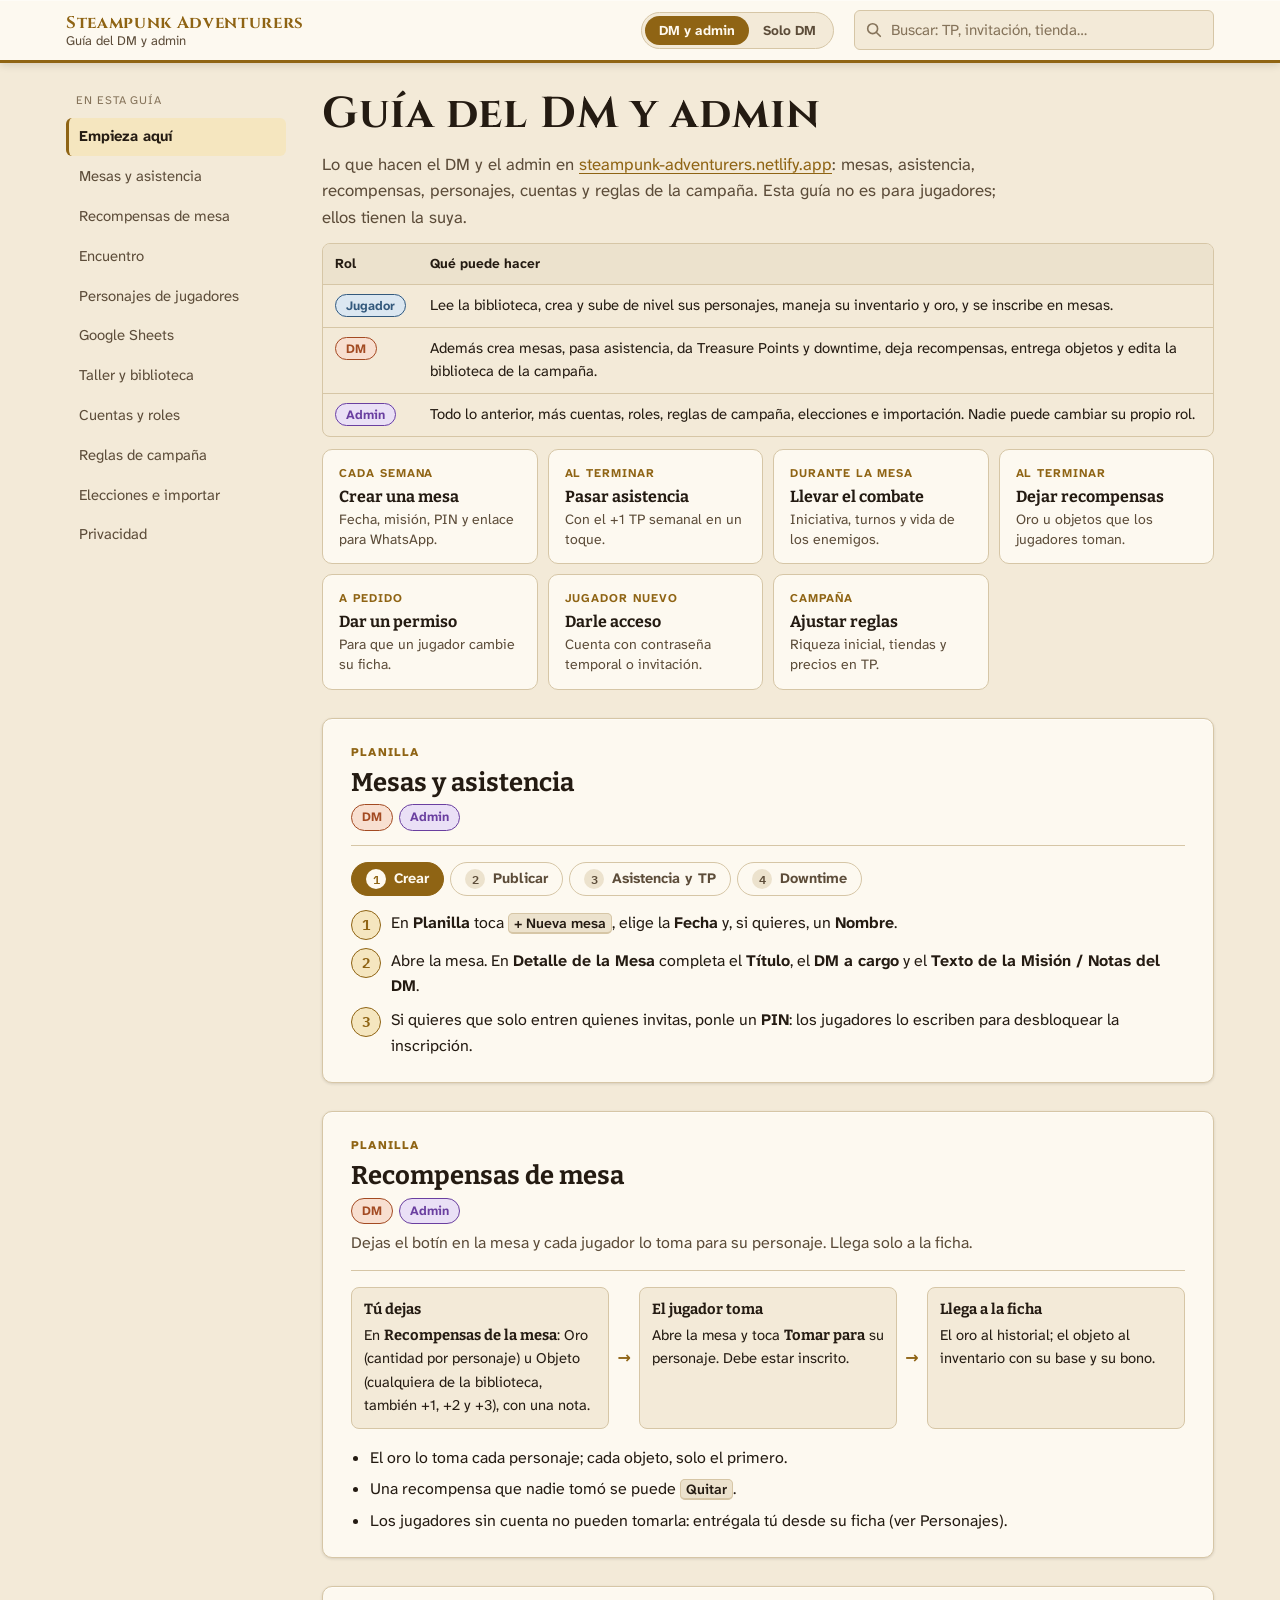
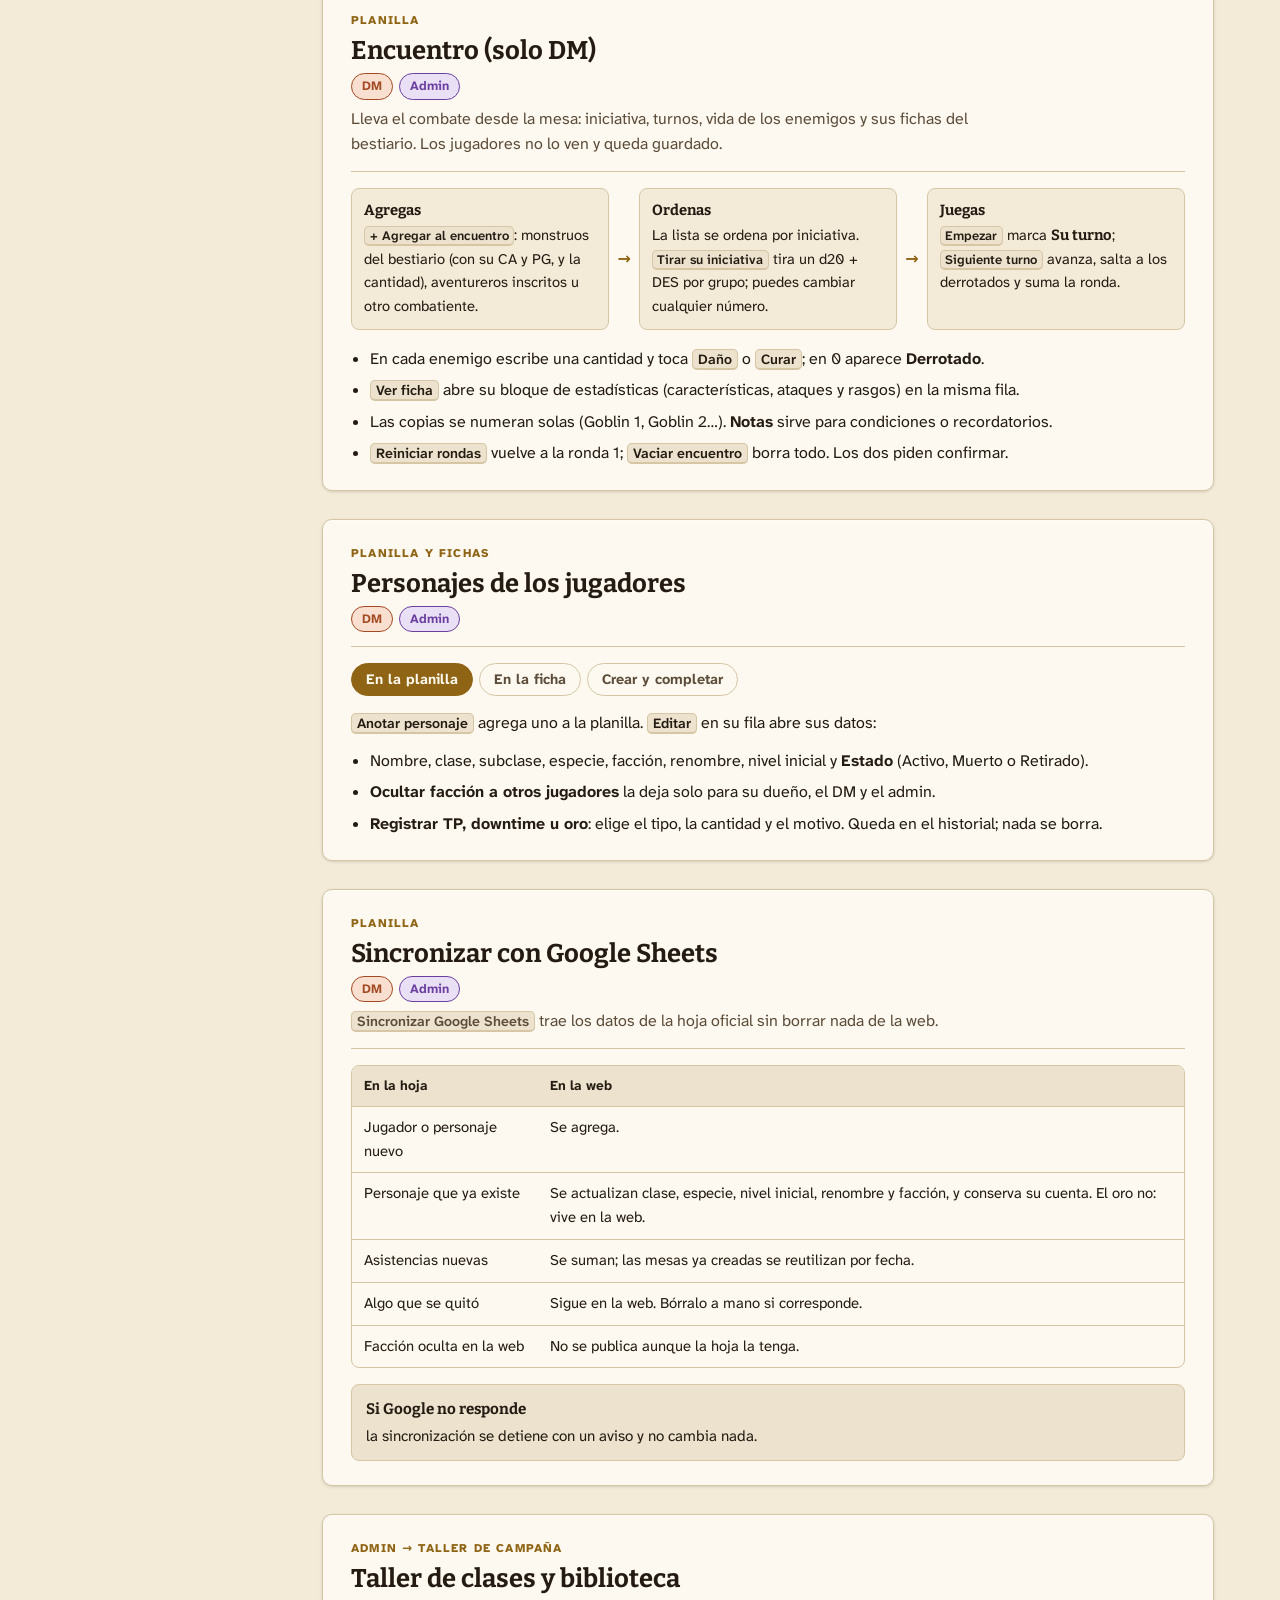
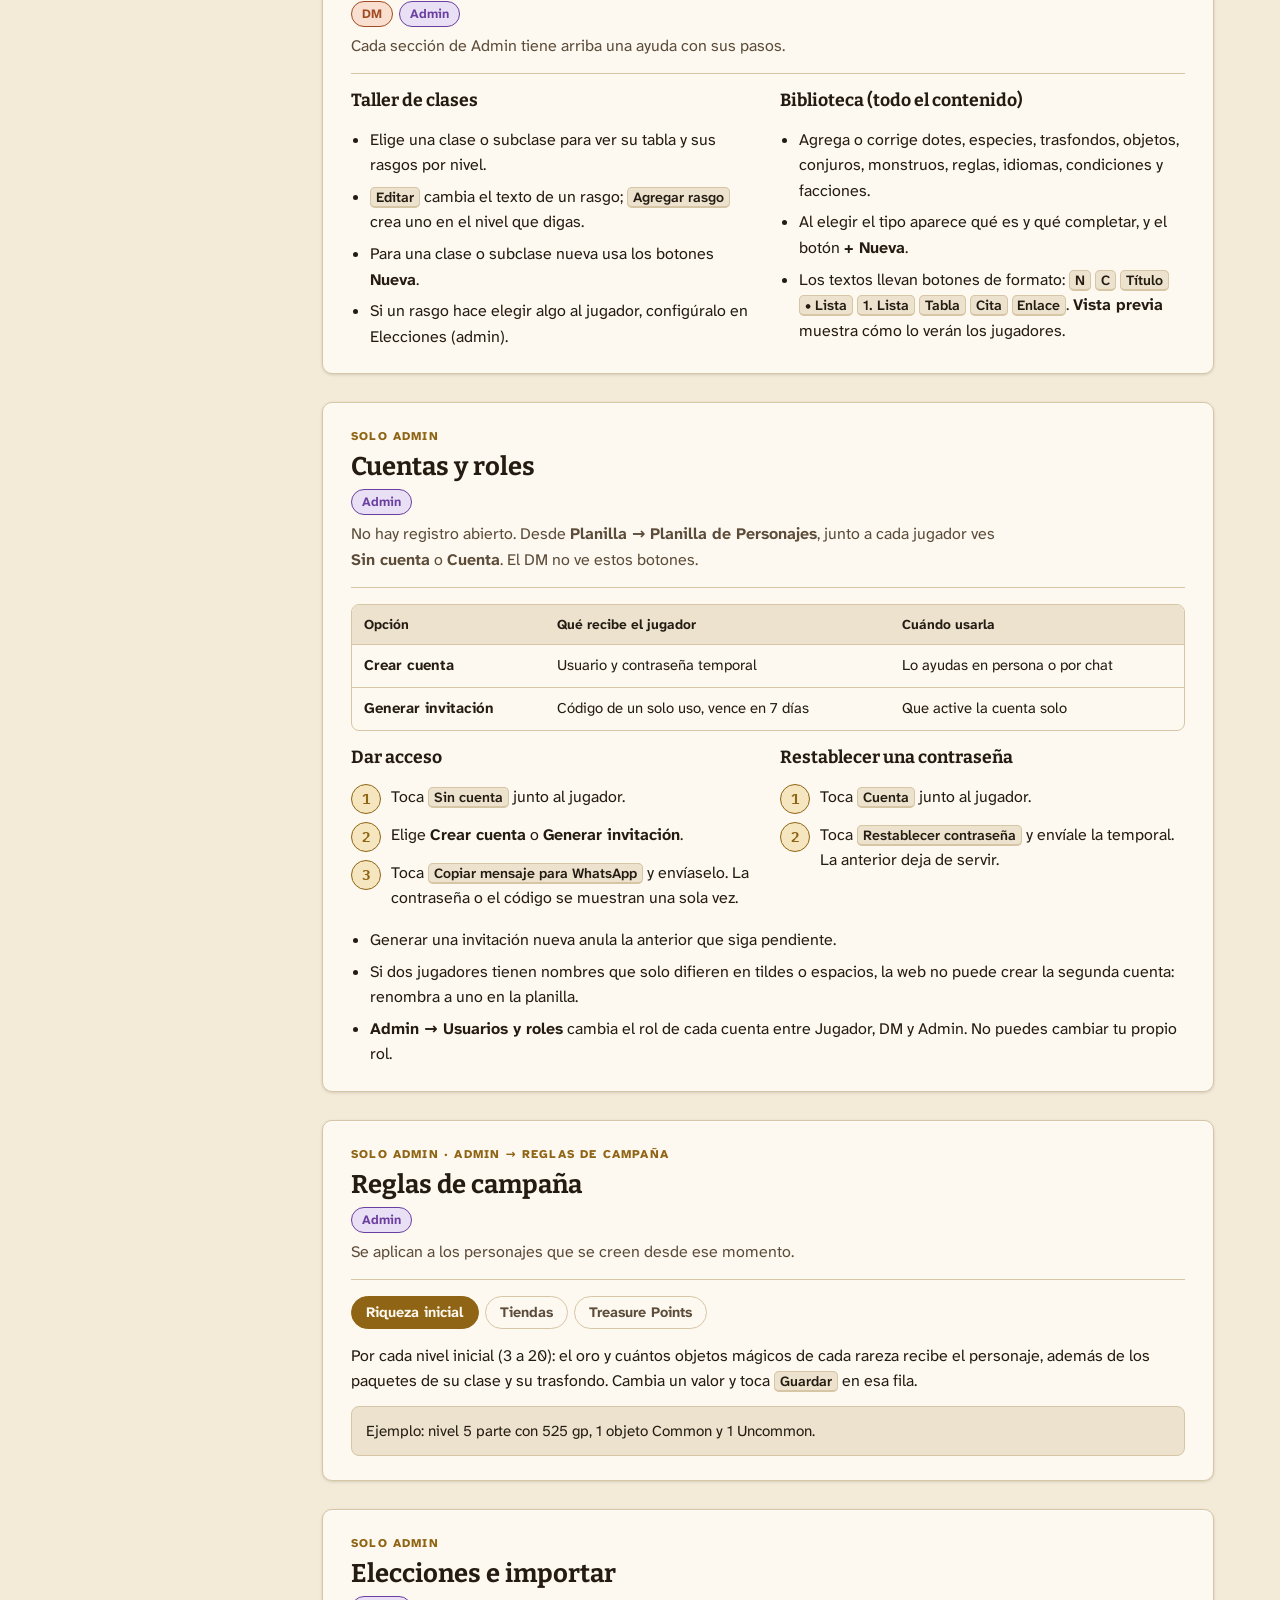
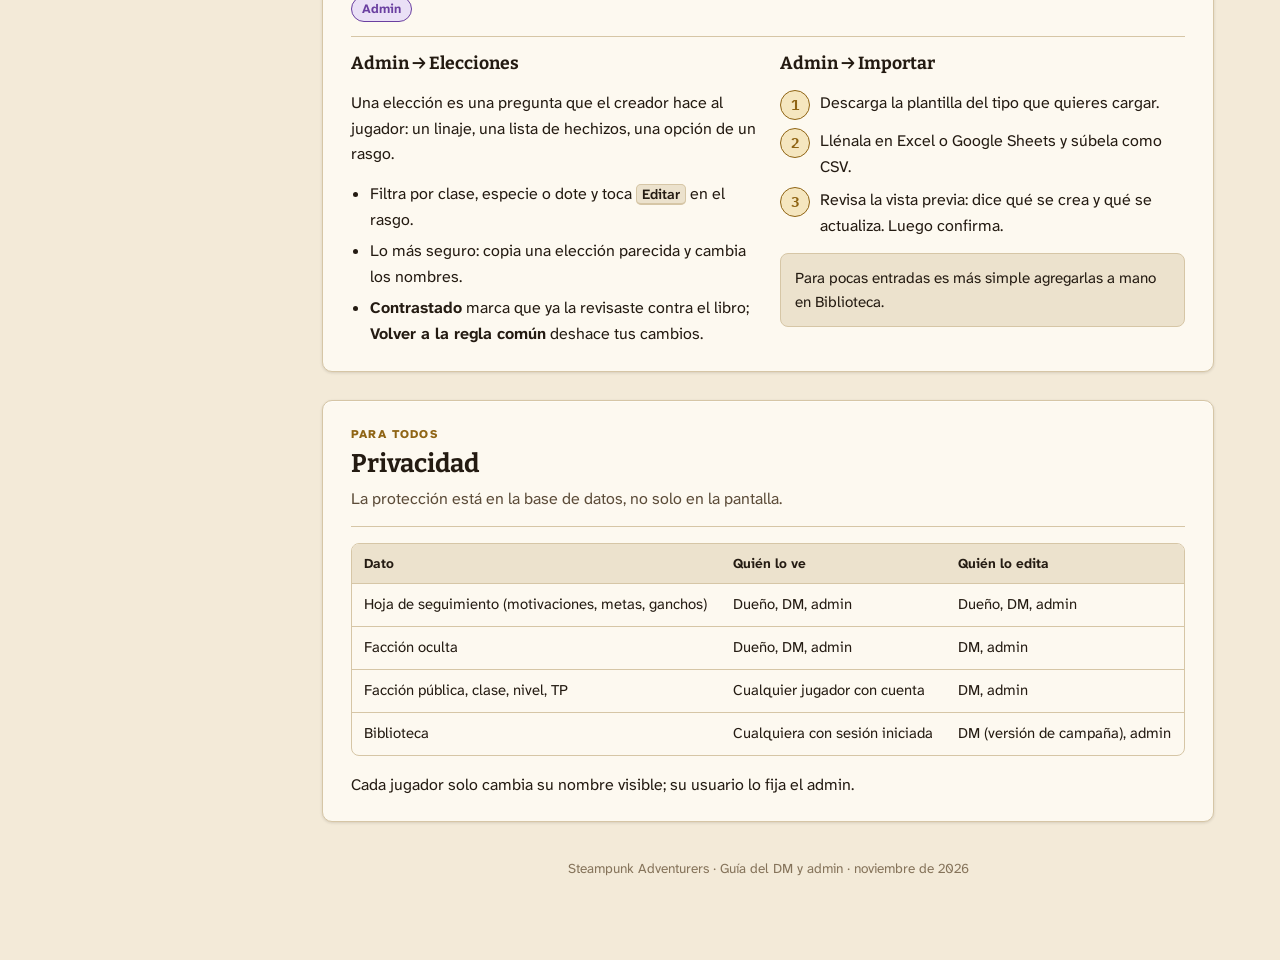
==== commit 549566ae: "Guías: encuentro para DMs, +1 de dotes y decisiones por tomar Co-Authored-By: Claude Opus 5.5 <norep" ====
--- a/dm-admin/index.html
+++ b/dm-admin/index.html
@@ -30,6 +30,7 @@
     <a href="#empezar">Empieza aquí</a>
     <a href="#mesas">Mesas y asistencia</a>
     <a href="#recompensas">Recompensas de mesa</a>
+    <a href="#encuentro">Encuentro</a>
     <a href="#personajes">Personajes de jugadores</a>
     <a href="#sheets">Google Sheets</a>
     <a href="#taller">Taller y biblioteca</a>
@@ -54,6 +55,7 @@
       <div class="tasks">
         <a class="task" href="#mesas"><i>Cada semana</i><b>Crear una mesa</b><span>Fecha, misión, PIN y enlace para WhatsApp.</span></a>
         <a class="task" href="#mesas"><i>Al terminar</i><b>Pasar asistencia</b><span>Con el +1 TP semanal en un toque.</span></a>
+        <a class="task" href="#encuentro"><i>Durante la mesa</i><b>Llevar el combate</b><span>Iniciativa, turnos y vida de los enemigos.</span></a>
         <a class="task" href="#recompensas"><i>Al terminar</i><b>Dejar recompensas</b><span>Oro u objetos que los jugadores toman.</span></a>
         <a class="task" href="#personajes"><i>A pedido</i><b>Dar un permiso</b><span>Para que un jugador cambie su ficha.</span></a>
         <a class="task" href="#cuentas" data-role="admin"><i>Jugador nuevo</i><b>Darle acceso</b><span>Cuenta con contraseña temporal o invitación.</span></a>
@@ -118,6 +120,28 @@
         <li>El oro lo toma cada personaje; cada objeto, solo el primero.</li>
         <li>Una recompensa que nadie tomó se puede <span class="ui">Quitar</span>.</li>
         <li>Los jugadores sin cuenta no pueden tomarla: entrégala tú desde su ficha (ver Personajes).</li>
+      </ul>
+    </section>
+
+    <section class="plate" id="encuentro" data-search>
+      <div class="plate-head">
+        <span class="eyebrow">Planilla</span>
+        <h2>Encuentro (solo DM)</h2>
+        <div class="who"><span class="pill copper">DM</span><span class="pill aether">Admin</span></div>
+        <p class="lead">Lleva el combate desde la mesa: iniciativa, turnos, vida de los enemigos y sus fichas del bestiario. Los jugadores no lo ven y queda guardado.</p>
+      </div>
+      <div class="flow" aria-label="Cómo se arma un encuentro">
+        <div><b>Agregas</b><span><span class="ui">+ Agregar al encuentro</span>: monstruos del bestiario (con su CA y PG, y la cantidad), aventureros inscritos u otro combatiente.</span></div>
+        <span aria-hidden="true">→</span>
+        <div><b>Ordenas</b><span>La lista se ordena por iniciativa. <span class="ui">Tirar su iniciativa</span> tira un d20 + DES por grupo; puedes cambiar cualquier número.</span></div>
+        <span aria-hidden="true">→</span>
+        <div><b>Juegas</b><span><span class="ui">Empezar</span> marca <b>Su turno</b>; <span class="ui">Siguiente turno</span> avanza, salta a los derrotados y suma la ronda.</span></div>
+      </div>
+      <ul class="bullets">
+        <li>En cada enemigo escribe una cantidad y toca <span class="ui">Daño</span> o <span class="ui">Curar</span>; en 0 aparece <b>Derrotado</b>.</li>
+        <li><span class="ui">Ver ficha</span> abre su bloque de estadísticas (características, ataques y rasgos) en la misma fila.</li>
+        <li>Las copias se numeran solas (Goblin 1, Goblin 2…). <b>Notas</b> sirve para condiciones o recordatorios.</li>
+        <li><span class="ui">Reiniciar rondas</span> vuelve a la ronda 1; <span class="ui">Vaciar encuentro</span> borra todo. Los dos piden confirmar.</li>
       </ul>
     </section>
 
